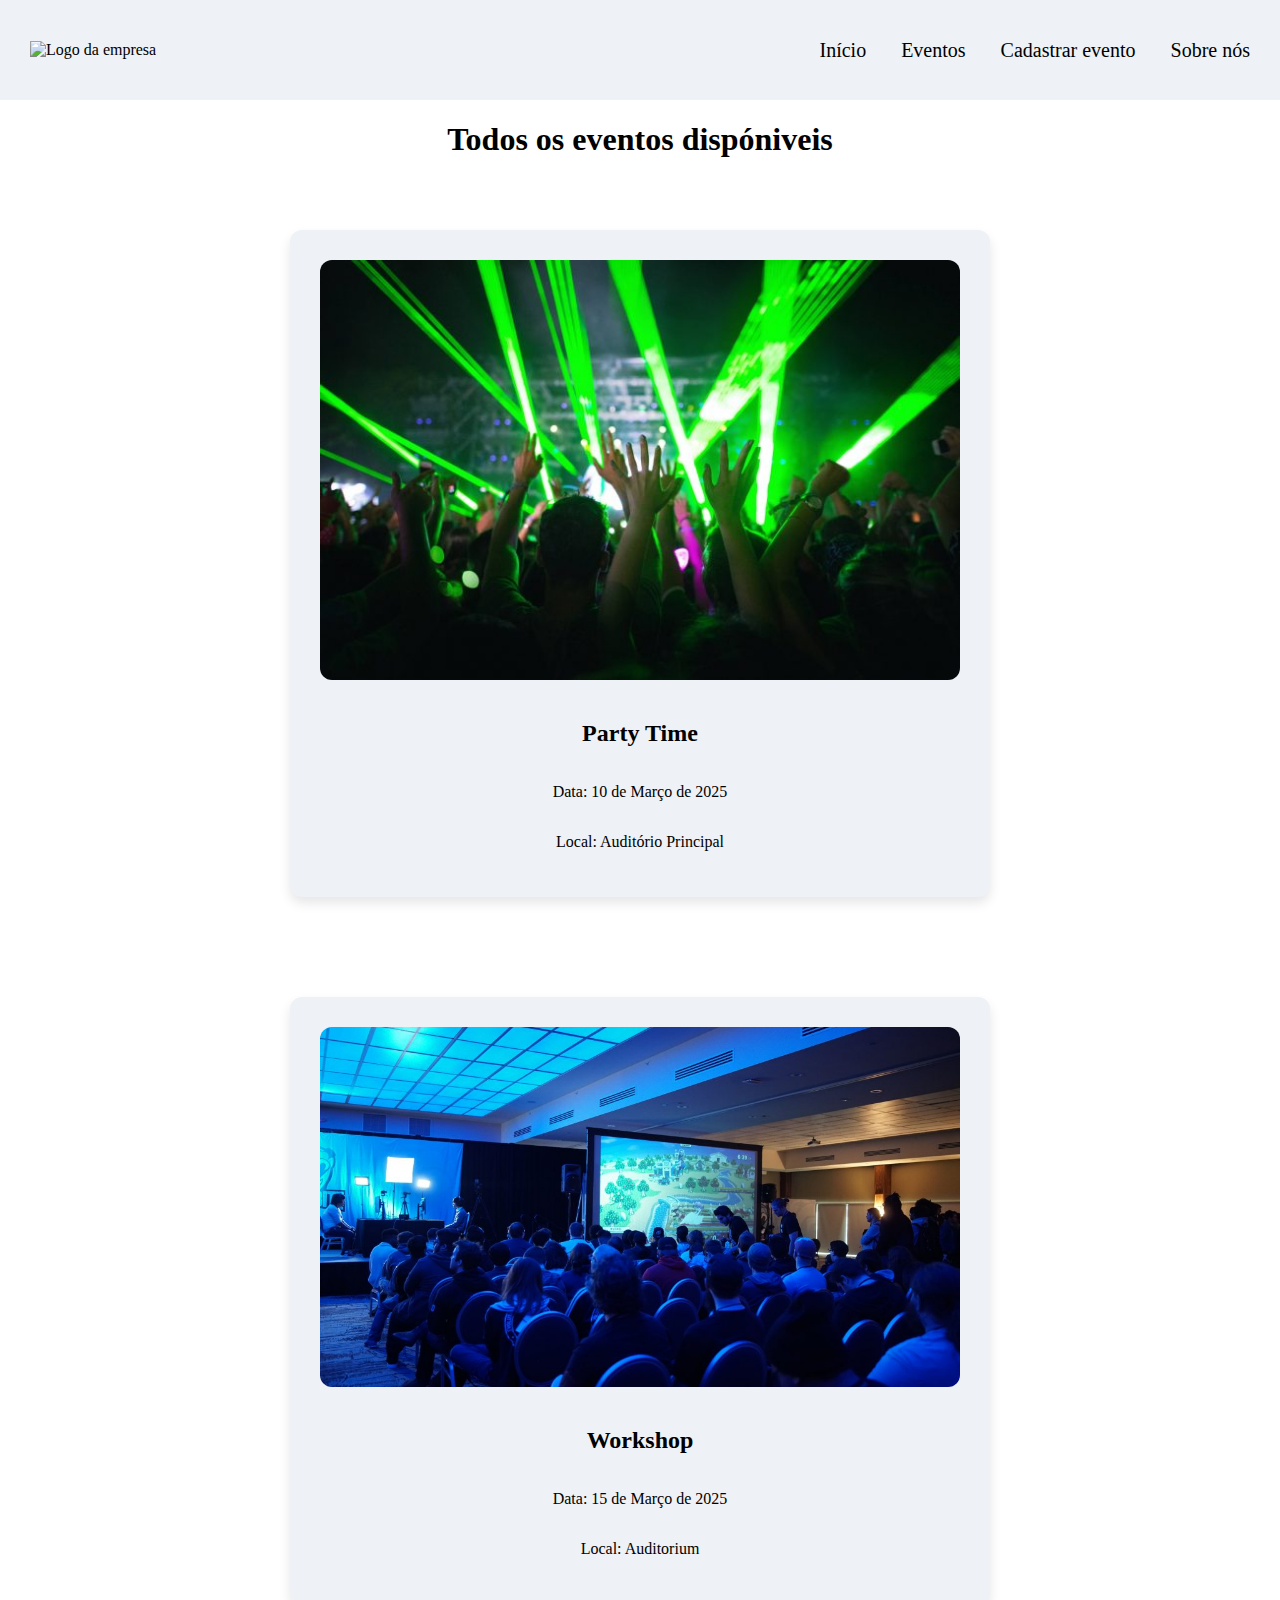
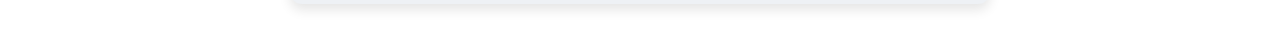
==== eventos.html @ d9a6419c "Adição de um novo evento além de um ajuste no css em relação a classe "evento"" ====
<!DOCTYPE html>
<html lang="en">

<head>
    <meta charset="UTF-8">
    <meta name="viewport" content="width=device-width, initial-scale=1.0">
    <title> Primeiro teste de engenharia com git flow</title>
    <style>
        /* Estilização do corpo da página */

        body {
            margin: 0;
            padding: 0;
            box-sizing: border-box;
        }

        /* Estilização do cabeçalho */

        .header {
            width: 100%;
            height: 100px;
            display: flex;
            justify-content: space-between;
            align-items: center;
            background-color: #eef1f5;
        }

        .header-logo {
            margin-left: 30px;
        }

        .header-logo img {
            width: 240px;
        }

        .header-menu {
            margin-right: 30px;
        }

        .header-menu ul {
            display: flex;
            list-style: none;
            gap: 35px;
            font-size: 20px;
        }

        .header-menu ul li a {
            text-decoration: none;
            color: black;
        }

        .evento {
            margin: 50px auto;
            padding: 30px;
            width: 50%;
            background: #eef1f5;
            box-shadow: 0 6px 12px rgba(0, 0, 0, 0.1);
            border-radius: 12px;
        }
        .evento div{
            display: flex;
            flex-direction: column;
            align-items: center;
        }
        .evento-imagem{
            width: 100%;
            border-radius: 12px;
            margin-bottom: 20px;
        }
    </style>
</head>

<body>
    <header class="header">
        <div class="header-logo">
            <!-- Upload da logomarca no link: https://ibb.co/S4vzwgCp -->
            <img src="https://i.ibb.co/ksct2TCF/logomarca.png" alt="Logo da empresa">
        </div>
        <div class="header-menu">
            <ul>
                <li><a href="/index.html">Início</a></li>
                <li><a href="/eventos.html">Eventos</a></li>
                <li><a href="#">Cadastrar evento</a></li>
                <li><a href="#">Sobre nós</a></li>
            </ul>
        </div>
    </header>
    <main style="flex: 1; display: flex; flex-direction: column; align-items: center;">
        <h1>Todos os eventos dispóniveis</h1>
        <section class="evento">
            <div>
                <img src="/imagens/evento-1.jpg" alt="Imagem do evento" class="evento-imagem">
                <h2>Party Time</h2>
                <p>Data: 10 de Março de 2025</p>
                <p>Local: Auditório Principal</p>
            </div>
        </section>
        <section class="evento">
            <div>
                <img src="/imagens/evento-2.jpg" alt="Imagem do evento" class="evento-imagem">
                <h2>Workshop</h2>
                <p>Data: 15 de Março de 2025</p>
                <p>Local: Auditorium</p>
            </div>
        </section>

    </main>



</body>

</html>
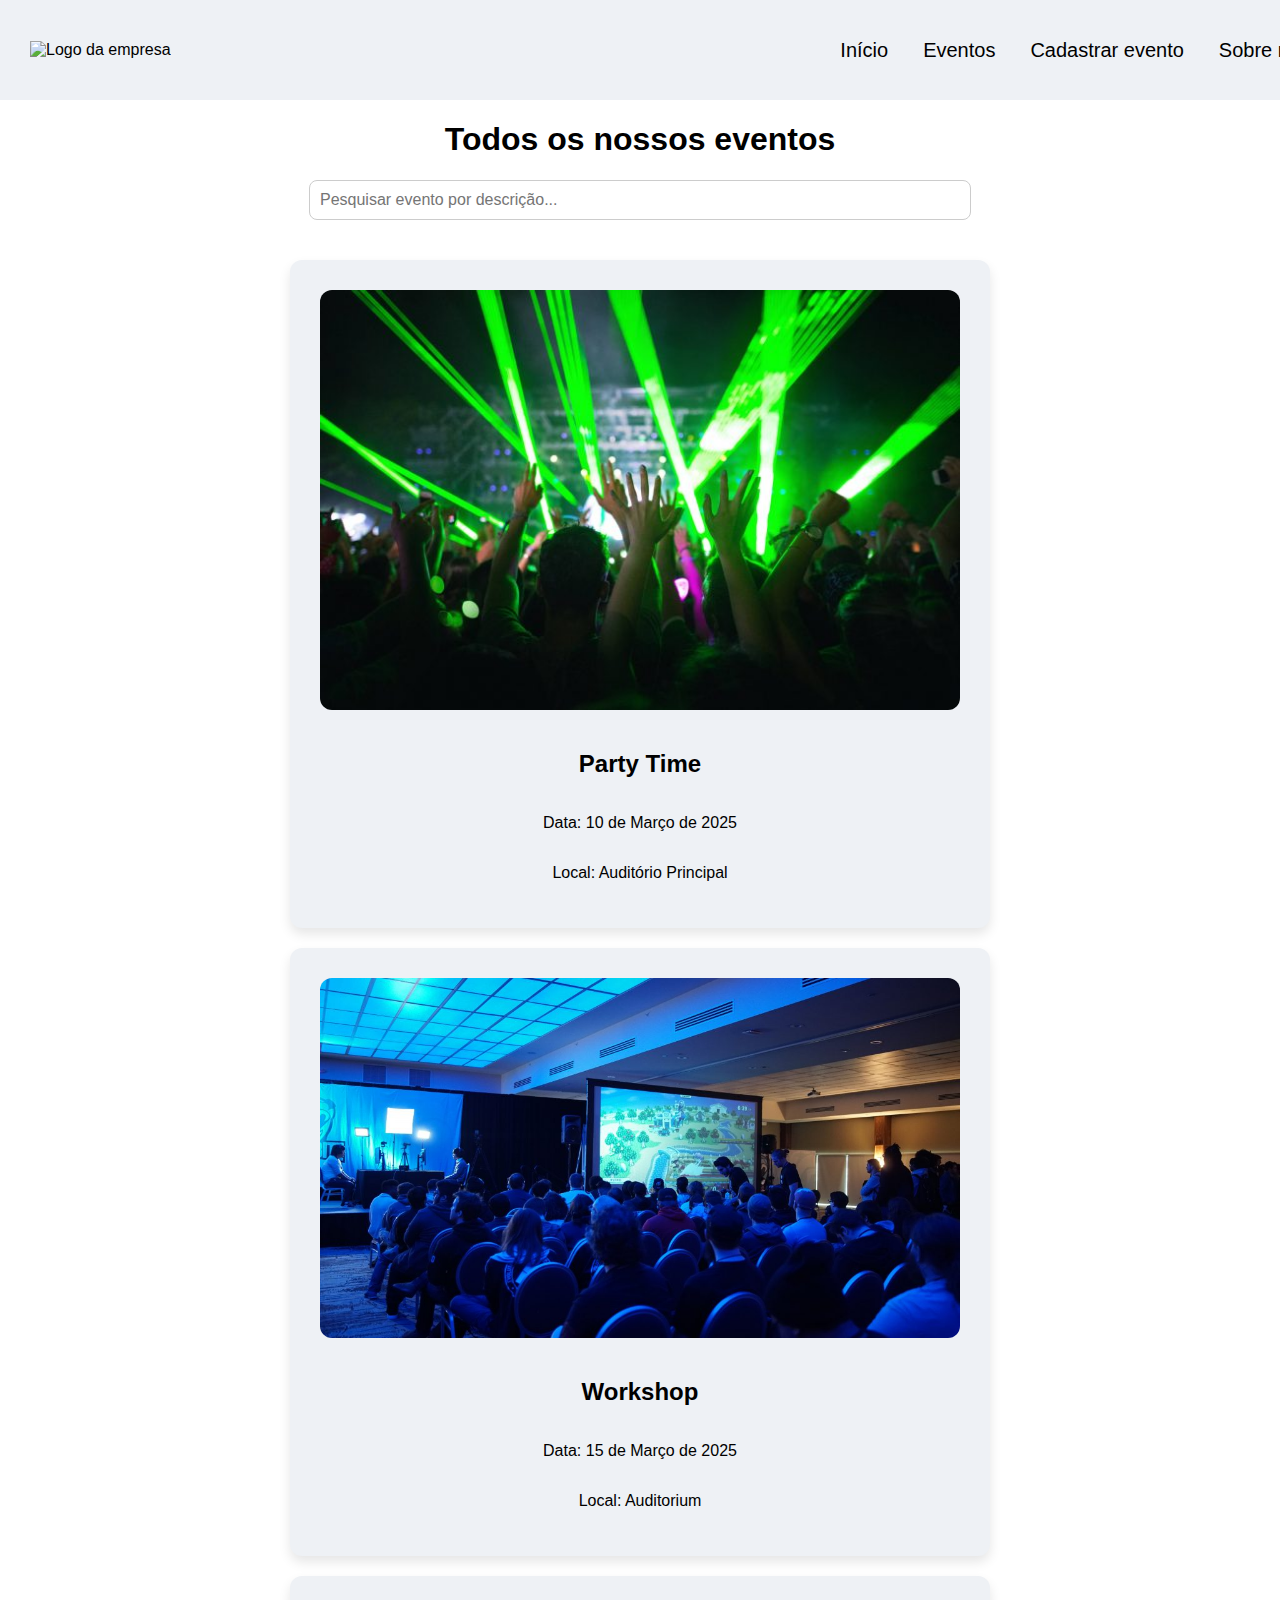
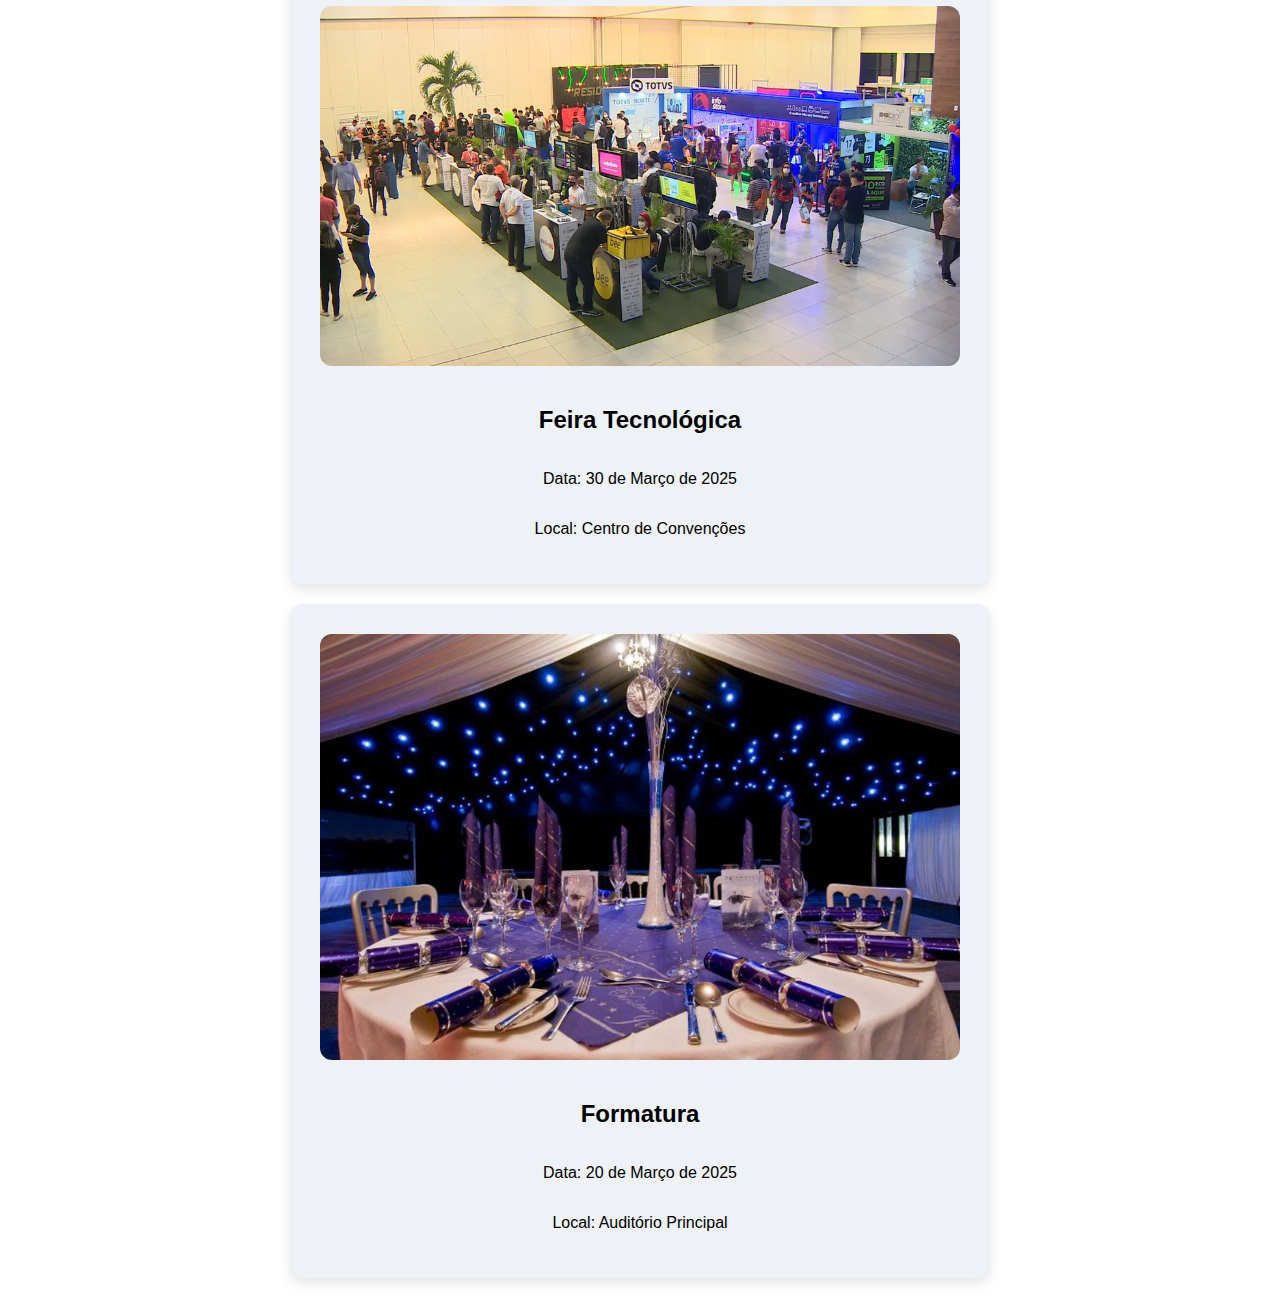
==== commit a0211ca1: "Adição do filtro de pesquisa na página de eventos" ====
--- a/eventos.html
+++ b/eventos.html
@@ -6,15 +6,12 @@
     <meta name="viewport" content="width=device-width, initial-scale=1.0">
     <title> Primeiro teste de engenharia com git flow</title>
     <style>
-        /* Estilização do corpo da página */
-
         body {
             margin: 0;
             padding: 0;
             box-sizing: border-box;
+            font-family: Arial, sans-serif;
         }
-
-        /* Estilização do cabeçalho */
 
         .header {
             width: 100%;
@@ -23,18 +20,11 @@
             justify-content: space-between;
             align-items: center;
             background-color: #eef1f5;
-        }
-
-        .header-logo {
-            margin-left: 30px;
+            padding: 0 30px;
         }
 
         .header-logo img {
             width: 240px;
-        }
-
-        .header-menu {
-            margin-right: 30px;
         }
 
         .header-menu ul {
@@ -49,20 +39,37 @@
             color: black;
         }
 
+        .container {
+            text-align: center;
+            margin-top: 20px;
+        }
+
+        #filtro {
+            width: 50%;
+            padding: 10px;
+            font-size: 16px;
+            margin-bottom: 20px;
+            border: 1px solid #ccc;
+            border-radius: 8px;
+        }
+
         .evento {
-            margin: 50px auto;
+            margin: 20px auto;
             padding: 30px;
             width: 50%;
             background: #eef1f5;
             box-shadow: 0 6px 12px rgba(0, 0, 0, 0.1);
             border-radius: 12px;
+            display: block;
         }
-        .evento div{
+
+        .evento div {
             display: flex;
             flex-direction: column;
             align-items: center;
         }
-        .evento-imagem{
+
+        .evento-imagem {
             width: 100%;
             border-radius: 12px;
             margin-bottom: 20px;
@@ -73,21 +80,23 @@
 <body>
     <header class="header">
         <div class="header-logo">
-            <!-- Upload da logomarca no link: https://ibb.co/S4vzwgCp -->
             <img src="https://i.ibb.co/ksct2TCF/logomarca.png" alt="Logo da empresa">
         </div>
         <div class="header-menu">
             <ul>
                 <li><a href="/index.html">Início</a></li>
                 <li><a href="/eventos.html">Eventos</a></li>
-                <li><a href="#">Cadastrar evento</a></li>
+                <li><a href="/form_cadastro_evento.html">Cadastrar evento</a></li>
                 <li><a href="#">Sobre nós</a></li>
             </ul>
         </div>
     </header>
-    <main style="flex: 1; display: flex; flex-direction: column; align-items: center;">
-        <h1>Todos os eventos dispóniveis</h1>
-        <section class="evento">
+    
+    <main class="container">
+        <h1>Todos os nossos eventos</h1>
+        <input type="text" id="filtro" placeholder="Pesquisar evento por descrição..." onkeyup="filtrarEventos()">
+        
+        <section class="evento" descricao="party time show musica música banda">
             <div>
                 <img src="/imagens/evento-1.jpg" alt="Imagem do evento" class="evento-imagem">
                 <h2>Party Time</h2>
@@ -95,7 +104,7 @@
                 <p>Local: Auditório Principal</p>
             </div>
         </section>
-        <section class="evento">
+        <section class="evento" descricao="workshop palestra aula">
             <div>
                 <img src="/imagens/evento-2.jpg" alt="Imagem do evento" class="evento-imagem">
                 <h2>Workshop</h2>
@@ -103,11 +112,39 @@
                 <p>Local: Auditorium</p>
             </div>
         </section>
-
+        <section class="evento" descricao="feira tecnológica ciências ciencias informatica informática anime geek nerd">
+            <div>
+                <img src="/imagens/evento-3.jpg" alt="Imagem do evento" class="evento-imagem">
+                <h2>Feira Tecnológica</h2>
+                <p>Data: 30 de Março de 2025</p>
+                <p>Local: Centro de Convenções</p>
+            </div>
+        </section>
+        <section class="evento" descricao="formatura festa graduação graduaco curso ifes tsi">
+            <div>
+                <img src="/imagens/evento-4.jpg" alt="Imagem do evento" class="evento-imagem">
+                <h2>Formatura</h2>
+                <p>Data: 20 de Março de 2025</p>
+                <p>Local: Auditório Principal</p>
+            </div>
+        </section>
     </main>
 
+    <script>
+        function filtrarEventos() {
+            let input = document.getElementById("filtro").value.toLowerCase();
+            let eventos = document.querySelectorAll(".evento");
 
-
+            eventos.forEach(evento => {
+                let descricao = evento.getAttribute("descricao").toLowerCase();
+                if (descricao.includes(input)) {
+                    evento.style.display = "block";
+                } else {
+                    evento.style.display = "none";
+                }
+            });
+        }
+    </script>
 </body>
 
-</html>+</html>
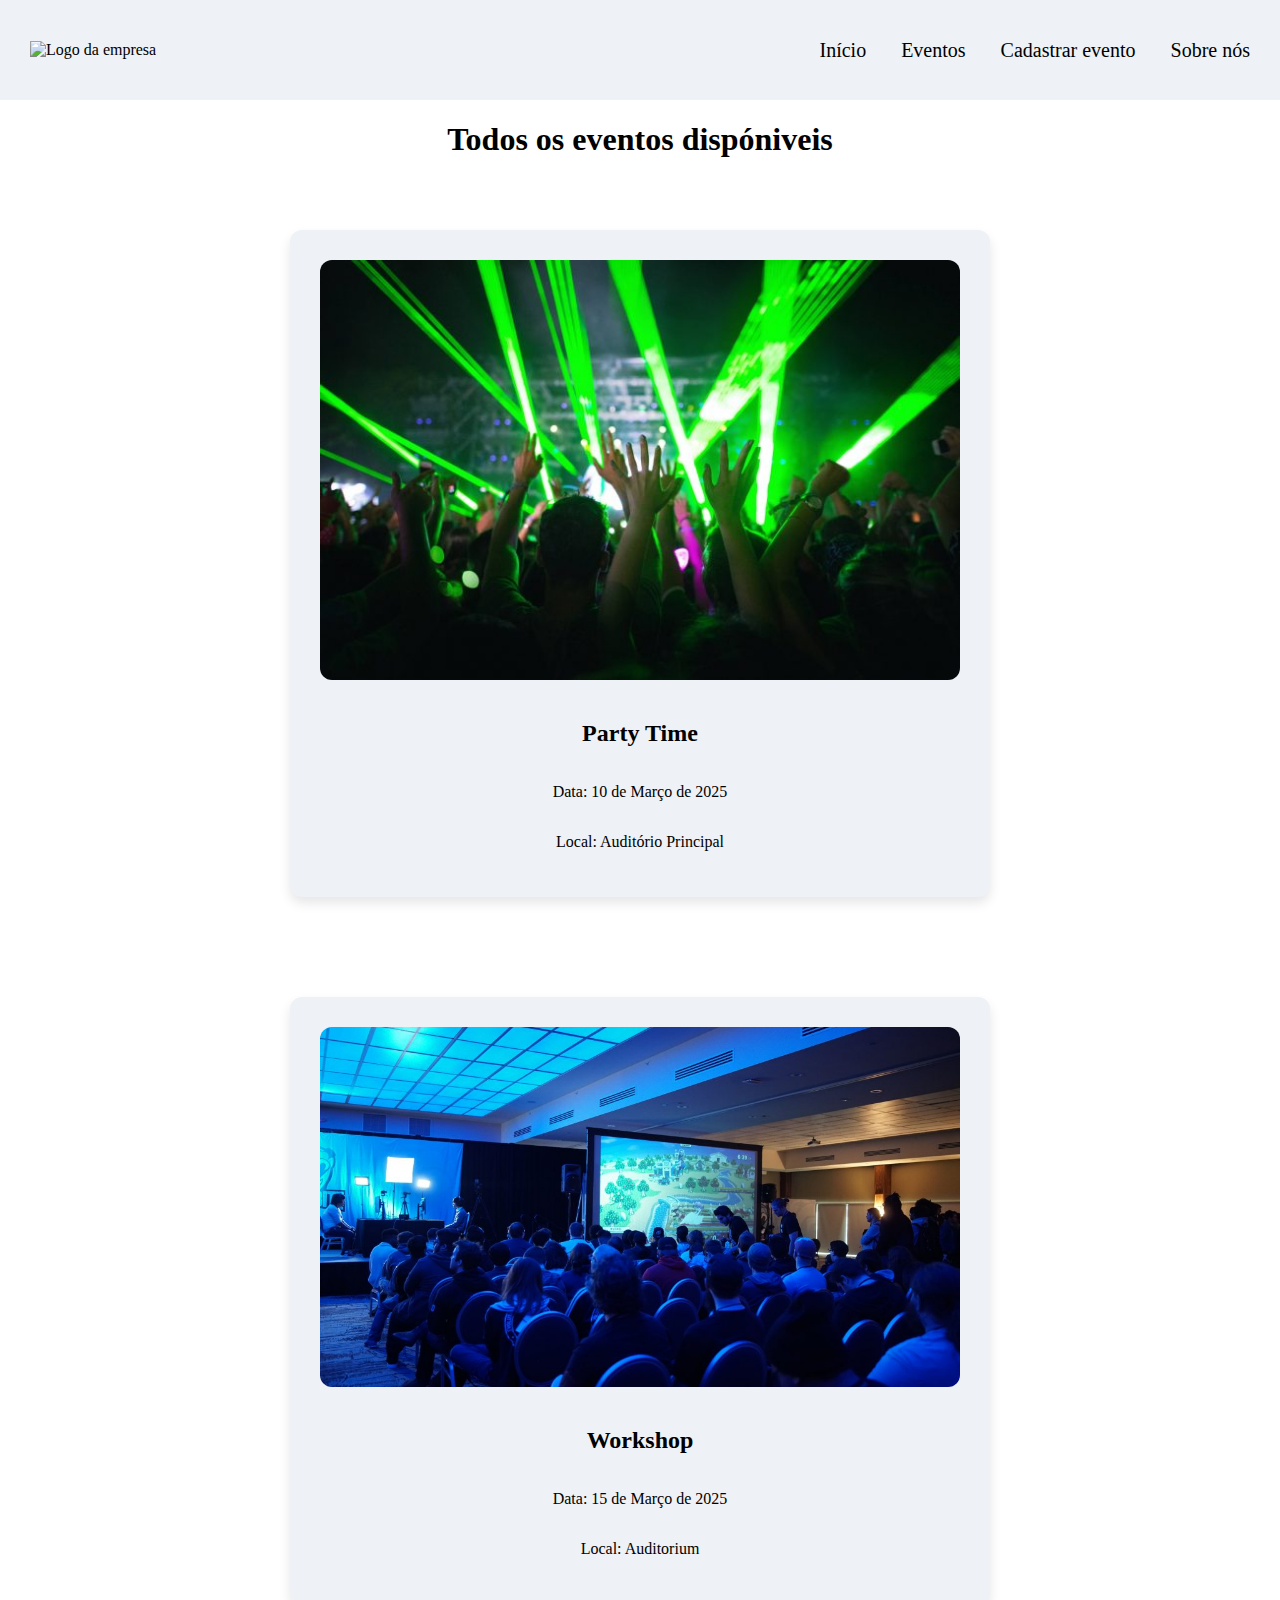
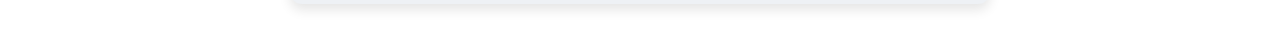
==== commit eb7a2425: "Revert "Adição do filtro de pesquisa na página de eventos"" ====
--- a/eventos.html
+++ b/eventos.html
@@ -6,12 +6,15 @@
     <meta name="viewport" content="width=device-width, initial-scale=1.0">
     <title> Primeiro teste de engenharia com git flow</title>
     <style>
+        /* Estilização do corpo da página */
+
         body {
             margin: 0;
             padding: 0;
             box-sizing: border-box;
-            font-family: Arial, sans-serif;
         }
+
+        /* Estilização do cabeçalho */
 
         .header {
             width: 100%;
@@ -20,11 +23,18 @@
             justify-content: space-between;
             align-items: center;
             background-color: #eef1f5;
-            padding: 0 30px;
+        }
+
+        .header-logo {
+            margin-left: 30px;
         }
 
         .header-logo img {
             width: 240px;
+        }
+
+        .header-menu {
+            margin-right: 30px;
         }
 
         .header-menu ul {
@@ -39,37 +49,20 @@
             color: black;
         }
 
-        .container {
-            text-align: center;
-            margin-top: 20px;
-        }
-
-        #filtro {
-            width: 50%;
-            padding: 10px;
-            font-size: 16px;
-            margin-bottom: 20px;
-            border: 1px solid #ccc;
-            border-radius: 8px;
-        }
-
         .evento {
-            margin: 20px auto;
+            margin: 50px auto;
             padding: 30px;
             width: 50%;
             background: #eef1f5;
             box-shadow: 0 6px 12px rgba(0, 0, 0, 0.1);
             border-radius: 12px;
-            display: block;
         }
-
-        .evento div {
+        .evento div{
             display: flex;
             flex-direction: column;
             align-items: center;
         }
-
-        .evento-imagem {
+        .evento-imagem{
             width: 100%;
             border-radius: 12px;
             margin-bottom: 20px;
@@ -80,23 +73,21 @@
 <body>
     <header class="header">
         <div class="header-logo">
+            <!-- Upload da logomarca no link: https://ibb.co/S4vzwgCp -->
             <img src="https://i.ibb.co/ksct2TCF/logomarca.png" alt="Logo da empresa">
         </div>
         <div class="header-menu">
             <ul>
                 <li><a href="/index.html">Início</a></li>
                 <li><a href="/eventos.html">Eventos</a></li>
-                <li><a href="/form_cadastro_evento.html">Cadastrar evento</a></li>
+                <li><a href="#">Cadastrar evento</a></li>
                 <li><a href="#">Sobre nós</a></li>
             </ul>
         </div>
     </header>
-    
-    <main class="container">
-        <h1>Todos os nossos eventos</h1>
-        <input type="text" id="filtro" placeholder="Pesquisar evento por descrição..." onkeyup="filtrarEventos()">
-        
-        <section class="evento" descricao="party time show musica música banda">
+    <main style="flex: 1; display: flex; flex-direction: column; align-items: center;">
+        <h1>Todos os eventos dispóniveis</h1>
+        <section class="evento">
             <div>
                 <img src="/imagens/evento-1.jpg" alt="Imagem do evento" class="evento-imagem">
                 <h2>Party Time</h2>
@@ -104,7 +95,7 @@
                 <p>Local: Auditório Principal</p>
             </div>
         </section>
-        <section class="evento" descricao="workshop palestra aula">
+        <section class="evento">
             <div>
                 <img src="/imagens/evento-2.jpg" alt="Imagem do evento" class="evento-imagem">
                 <h2>Workshop</h2>
@@ -112,39 +103,11 @@
                 <p>Local: Auditorium</p>
             </div>
         </section>
-        <section class="evento" descricao="feira tecnológica ciências ciencias informatica informática anime geek nerd">
-            <div>
-                <img src="/imagens/evento-3.jpg" alt="Imagem do evento" class="evento-imagem">
-                <h2>Feira Tecnológica</h2>
-                <p>Data: 30 de Março de 2025</p>
-                <p>Local: Centro de Convenções</p>
-            </div>
-        </section>
-        <section class="evento" descricao="formatura festa graduação graduaco curso ifes tsi">
-            <div>
-                <img src="/imagens/evento-4.jpg" alt="Imagem do evento" class="evento-imagem">
-                <h2>Formatura</h2>
-                <p>Data: 20 de Março de 2025</p>
-                <p>Local: Auditório Principal</p>
-            </div>
-        </section>
+
     </main>
 
-    <script>
-        function filtrarEventos() {
-            let input = document.getElementById("filtro").value.toLowerCase();
-            let eventos = document.querySelectorAll(".evento");
 
-            eventos.forEach(evento => {
-                let descricao = evento.getAttribute("descricao").toLowerCase();
-                if (descricao.includes(input)) {
-                    evento.style.display = "block";
-                } else {
-                    evento.style.display = "none";
-                }
-            });
-        }
-    </script>
+
 </body>
 
-</html>
+</html>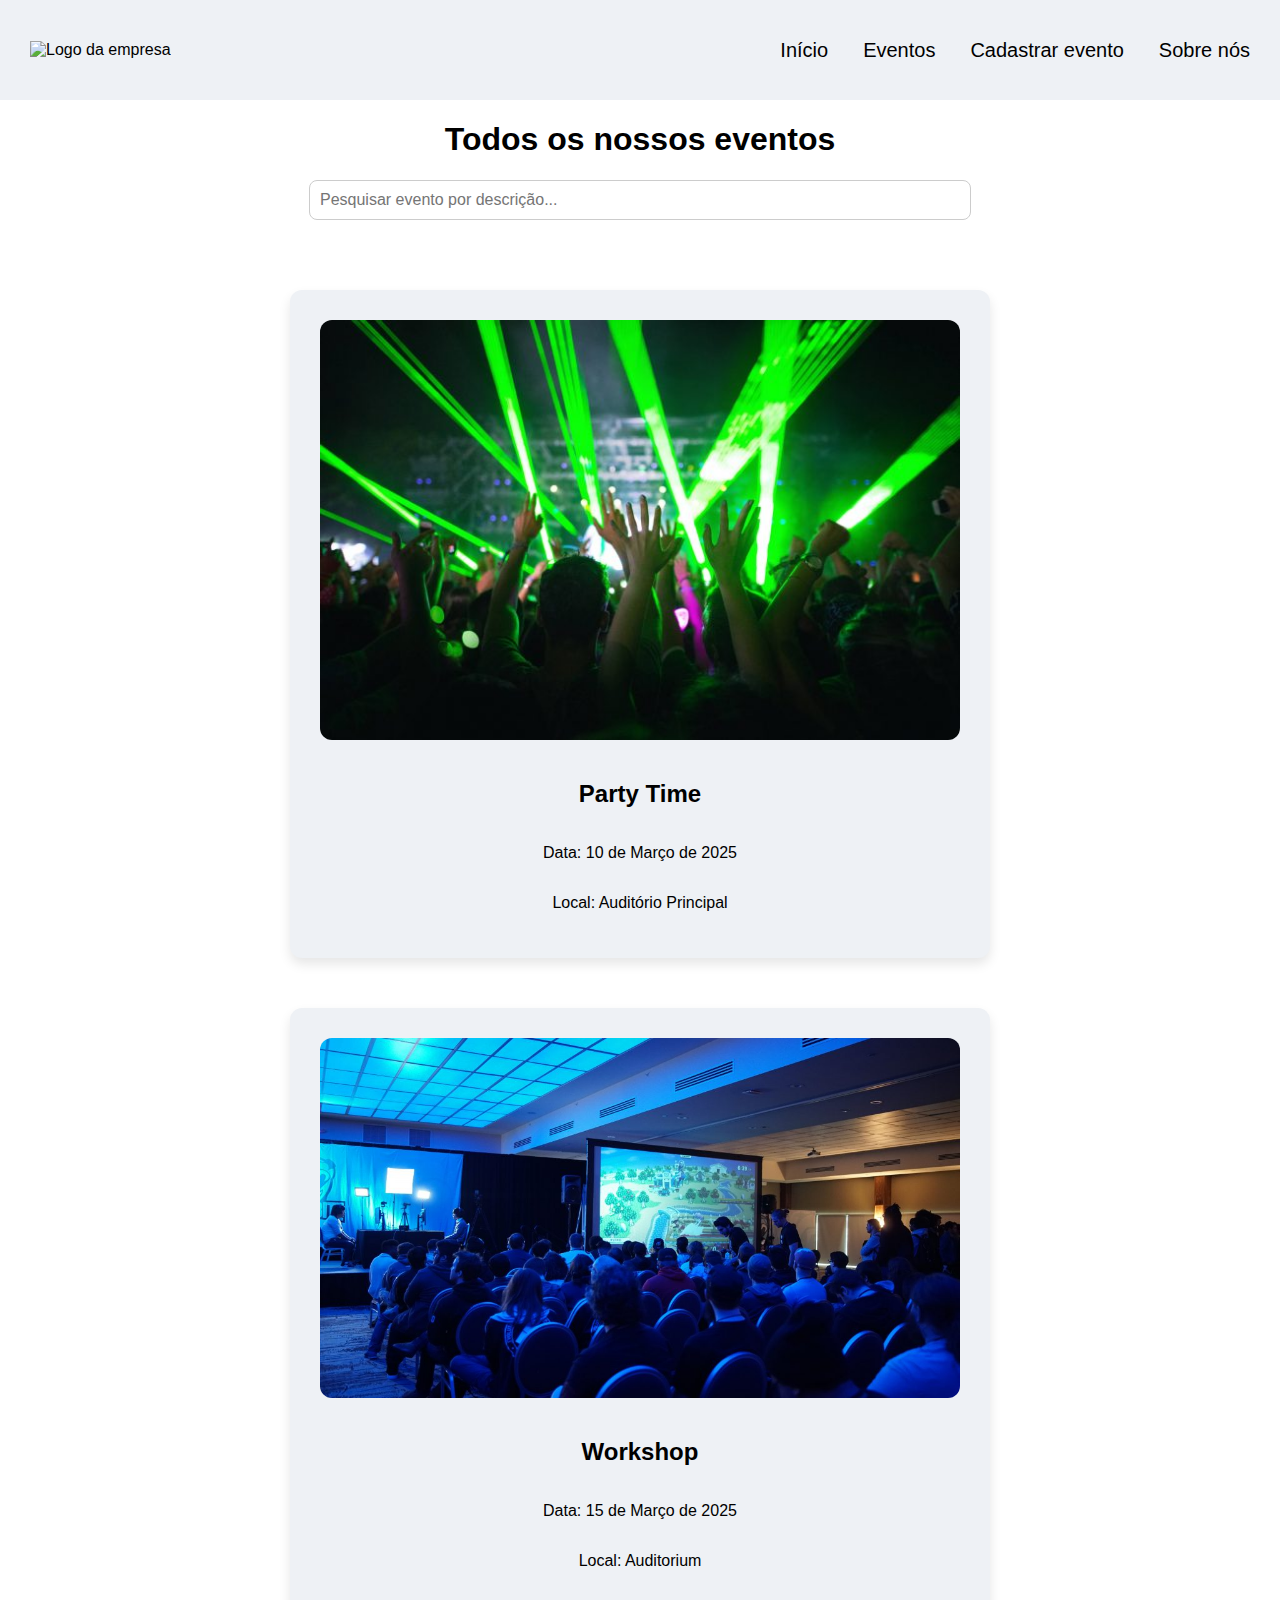
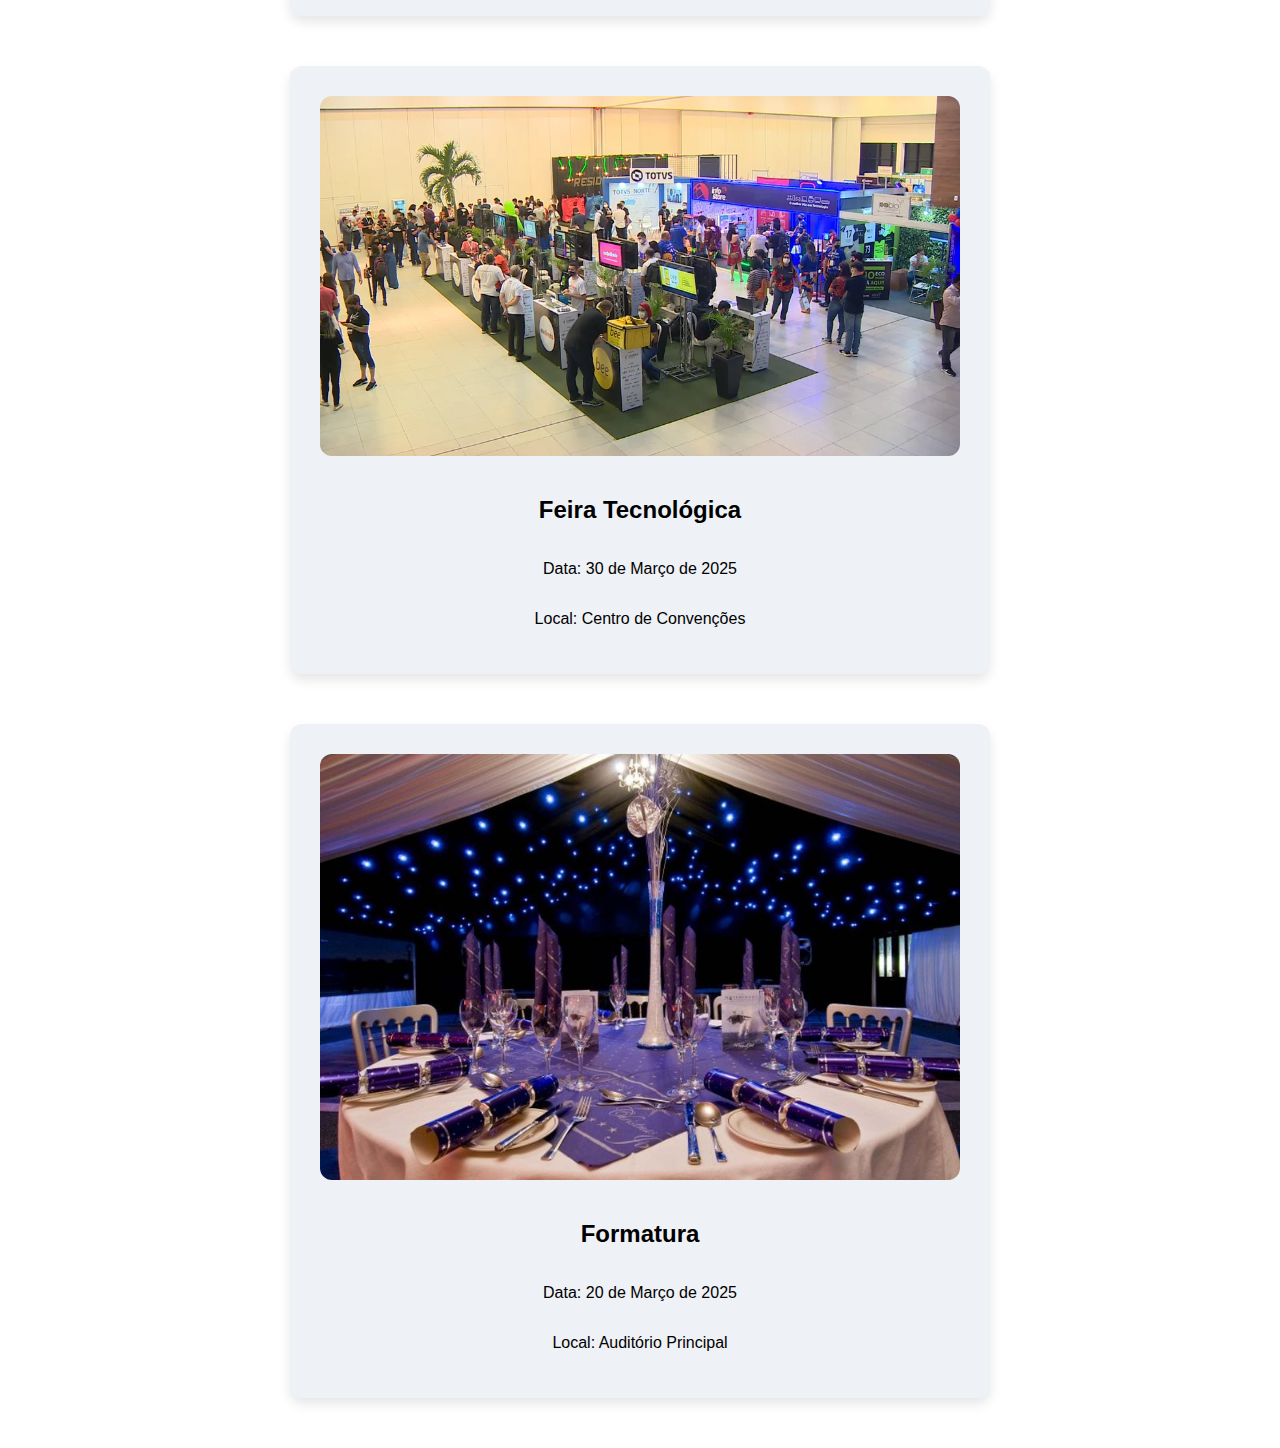
==== commit 48afc4e3: "Adição do filtro de pesquisa na página de eventos" ====
--- a/eventos.html
+++ b/eventos.html
@@ -6,15 +6,12 @@
     <meta name="viewport" content="width=device-width, initial-scale=1.0">
     <title> Primeiro teste de engenharia com git flow</title>
     <style>
-        /* Estilização do corpo da página */
-
         body {
             margin: 0;
             padding: 0;
             box-sizing: border-box;
+            font-family: Arial, sans-serif;
         }
-
-        /* Estilização do cabeçalho */
 
         .header {
             width: 100%;
@@ -49,6 +46,20 @@
             color: black;
         }
 
+        .container {
+            text-align: center;
+            margin-top: 20px;
+        }
+
+        #filtro {
+            width: 50%;
+            padding: 10px;
+            font-size: 16px;
+            margin-bottom: 20px;
+            border: 1px solid #ccc;
+            border-radius: 8px;
+        }
+
         .evento {
             margin: 50px auto;
             padding: 30px;
@@ -56,13 +67,16 @@
             background: #eef1f5;
             box-shadow: 0 6px 12px rgba(0, 0, 0, 0.1);
             border-radius: 12px;
+            display: block;
         }
-        .evento div{
+
+        .evento div {
             display: flex;
             flex-direction: column;
             align-items: center;
         }
-        .evento-imagem{
+
+        .evento-imagem {
             width: 100%;
             border-radius: 12px;
             margin-bottom: 20px;
@@ -73,21 +87,23 @@
 <body>
     <header class="header">
         <div class="header-logo">
-            <!-- Upload da logomarca no link: https://ibb.co/S4vzwgCp -->
             <img src="https://i.ibb.co/ksct2TCF/logomarca.png" alt="Logo da empresa">
         </div>
         <div class="header-menu">
             <ul>
                 <li><a href="/index.html">Início</a></li>
                 <li><a href="/eventos.html">Eventos</a></li>
-                <li><a href="#">Cadastrar evento</a></li>
+                <li><a href="/form_cadastro_evento.html">Cadastrar evento</a></li>
                 <li><a href="#">Sobre nós</a></li>
             </ul>
         </div>
     </header>
-    <main style="flex: 1; display: flex; flex-direction: column; align-items: center;">
-        <h1>Todos os eventos dispóniveis</h1>
-        <section class="evento">
+    
+    <main class="container">
+        <h1>Todos os nossos eventos</h1>
+        <input type="text" id="filtro" placeholder="Pesquisar evento por descrição..." onkeyup="filtrarEventos()">
+        
+        <section class="evento" descricao="party time show musica música banda">
             <div>
                 <img src="/imagens/evento-1.jpg" alt="Imagem do evento" class="evento-imagem">
                 <h2>Party Time</h2>
@@ -95,7 +111,7 @@
                 <p>Local: Auditório Principal</p>
             </div>
         </section>
-        <section class="evento">
+        <section class="evento" descricao="workshop palestra aula">
             <div>
                 <img src="/imagens/evento-2.jpg" alt="Imagem do evento" class="evento-imagem">
                 <h2>Workshop</h2>
@@ -103,11 +119,38 @@
                 <p>Local: Auditorium</p>
             </div>
         </section>
-
+        <section class="evento" descricao="feira tecnológica ciências ciencias anime geek nerd">
+            <div>
+                <img src="/imagens/evento-3.jpg" alt="Imagem do evento" class="evento-imagem">
+                <h2>Feira Tecnológica</h2>
+                <p>Data: 30 de Março de 2025</p>
+                <p>Local: Centro de Convenções</p>
+            </div>
+        </section>
+        <section class="evento" descricao="formatura festa graduação graduaco curso ifes tsi">
+            <div>
+                <img src="/imagens/evento-4.jpg" alt="Imagem do evento" class="evento-imagem">
+                <h2>Formatura</h2>
+                <p>Data: 20 de Março de 2025</p>
+                <p>Local: Auditório Principal</p>
+            </div>
+        </section>
     </main>
 
+    <script>
+        function filtrarEventos() {
+            let input = document.getElementById("filtro").value.toLowerCase();
+            let eventos = document.querySelectorAll(".evento");
 
-
+            eventos.forEach(evento => {
+                let descricao = evento.getAttribute("descricao").toLowerCase();
+                if (descricao.includes(input)) {
+                    evento.style.display = "block";
+                } else {
+                    evento.style.display = "none";
+                }
+            });
+        }
+    </script>
 </body>
-
-</html>+</html>
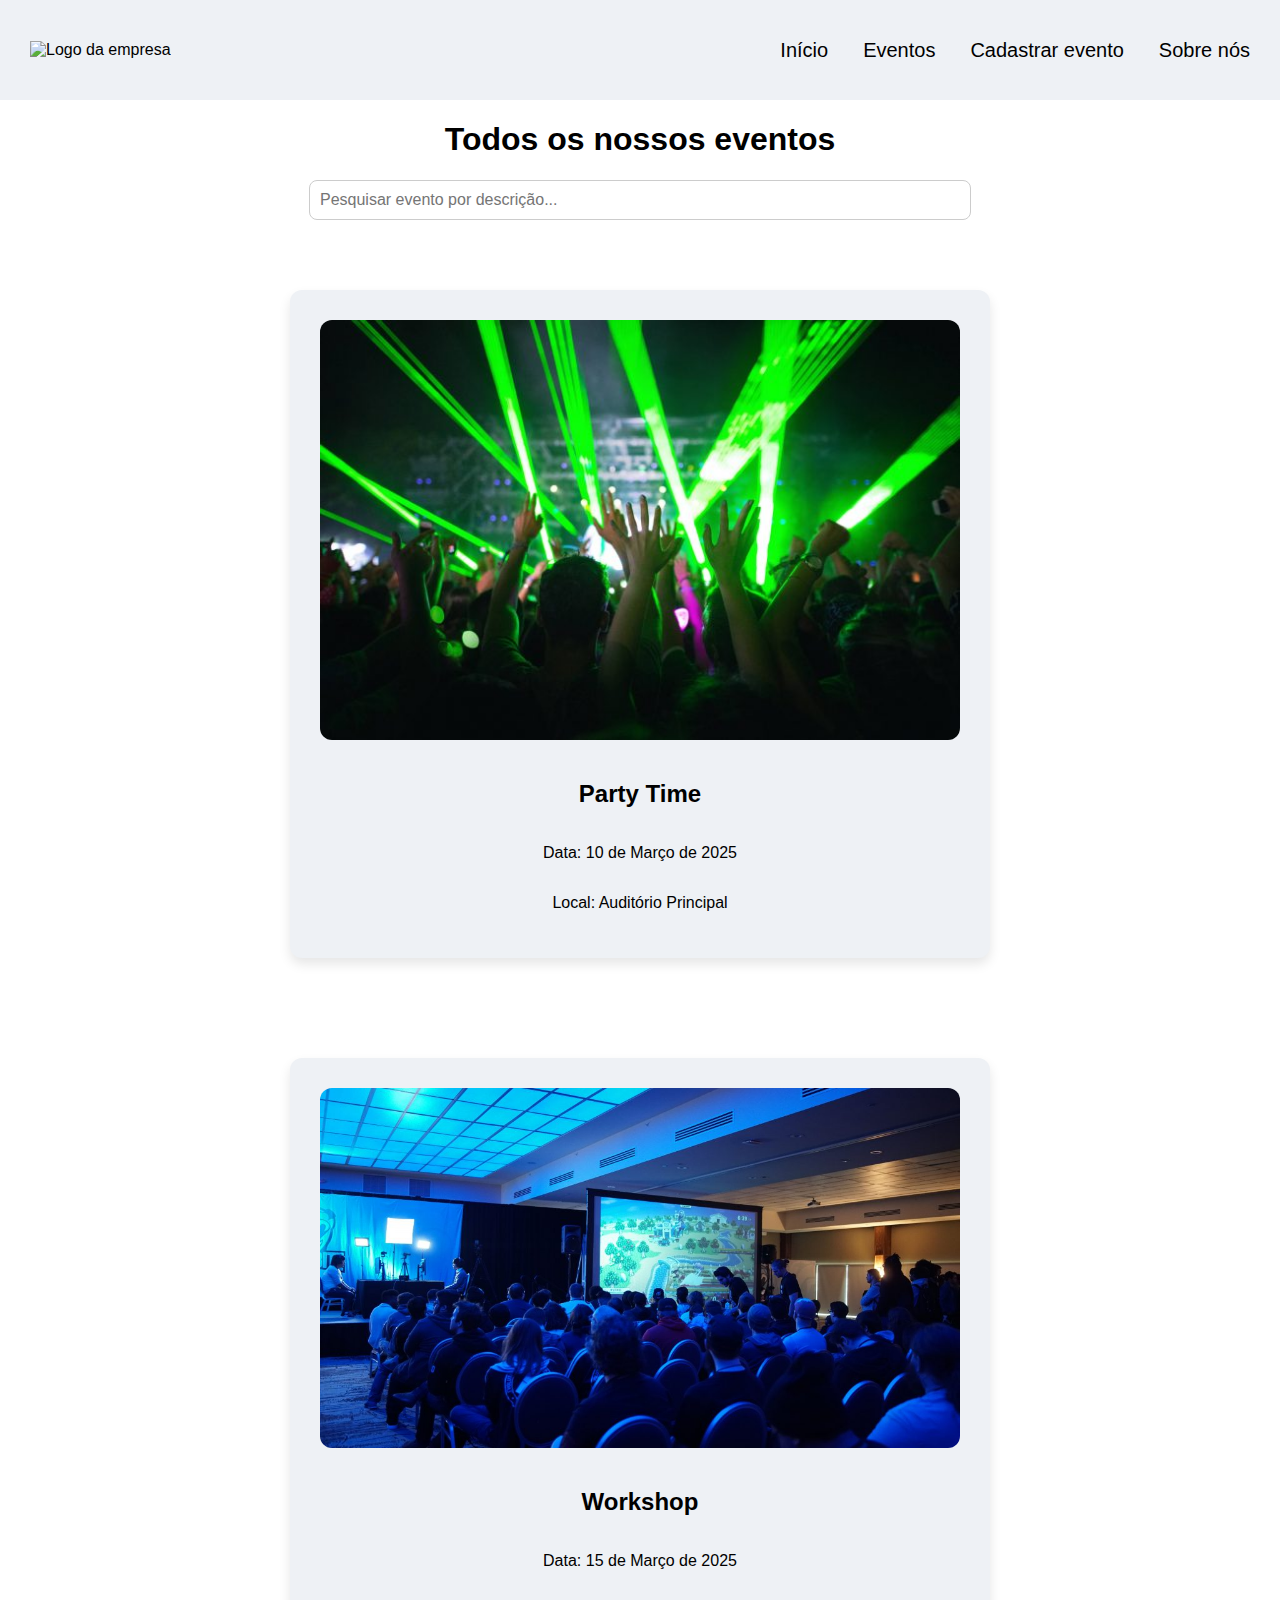
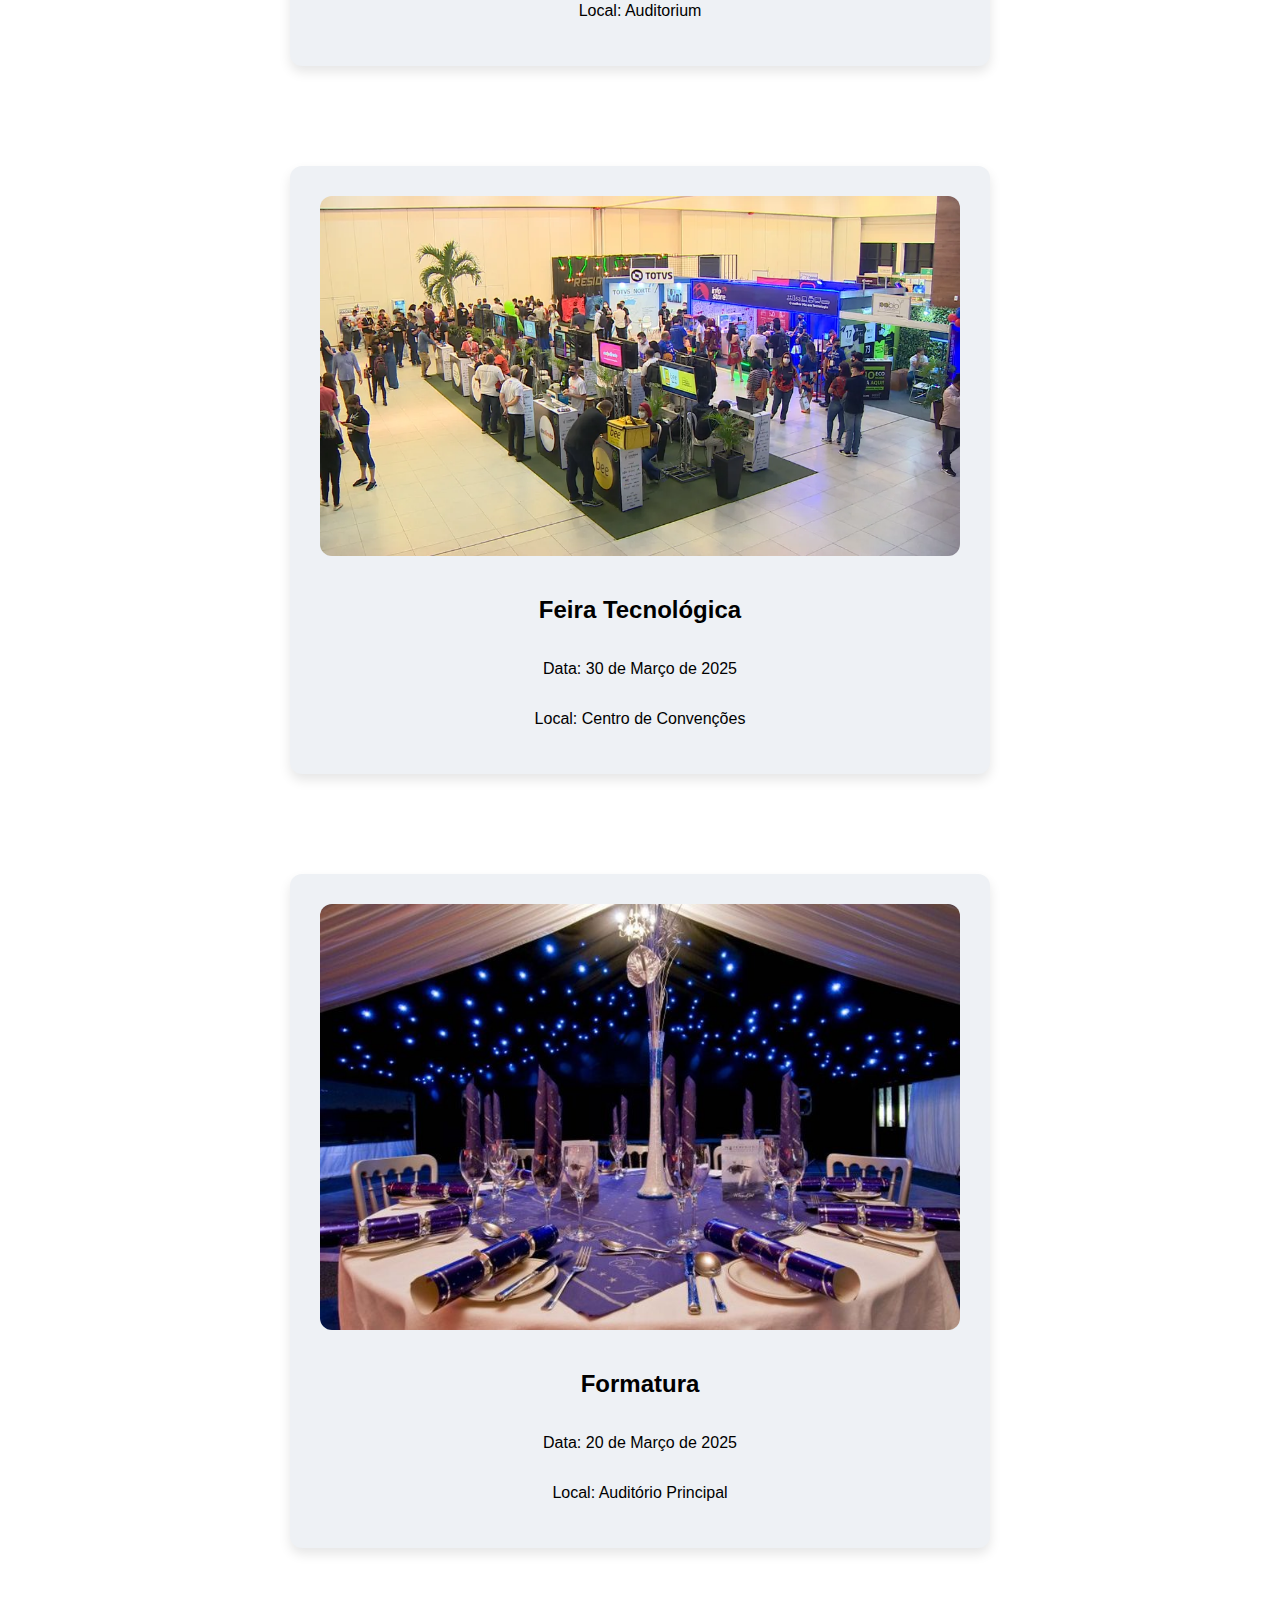
==== commit df824c4c: "Refatorei as cores e criei um arquivo css com a estilização" ====
--- a/eventos.html
+++ b/eventos.html
@@ -1,87 +1,11 @@
 <!DOCTYPE html>
-<html lang="en">
+<html lang="pt-BR">
 
 <head>
     <meta charset="UTF-8">
     <meta name="viewport" content="width=device-width, initial-scale=1.0">
     <title> Primeiro teste de engenharia com git flow</title>
-    <style>
-        body {
-            margin: 0;
-            padding: 0;
-            box-sizing: border-box;
-            font-family: Arial, sans-serif;
-        }
-
-        .header {
-            width: 100%;
-            height: 100px;
-            display: flex;
-            justify-content: space-between;
-            align-items: center;
-            background-color: #eef1f5;
-        }
-
-        .header-logo {
-            margin-left: 30px;
-        }
-
-        .header-logo img {
-            width: 240px;
-        }
-
-        .header-menu {
-            margin-right: 30px;
-        }
-
-        .header-menu ul {
-            display: flex;
-            list-style: none;
-            gap: 35px;
-            font-size: 20px;
-        }
-
-        .header-menu ul li a {
-            text-decoration: none;
-            color: black;
-        }
-
-        .container {
-            text-align: center;
-            margin-top: 20px;
-        }
-
-        #filtro {
-            width: 50%;
-            padding: 10px;
-            font-size: 16px;
-            margin-bottom: 20px;
-            border: 1px solid #ccc;
-            border-radius: 8px;
-        }
-
-        .evento {
-            margin: 50px auto;
-            padding: 30px;
-            width: 50%;
-            background: #eef1f5;
-            box-shadow: 0 6px 12px rgba(0, 0, 0, 0.1);
-            border-radius: 12px;
-            display: block;
-        }
-
-        .evento div {
-            display: flex;
-            flex-direction: column;
-            align-items: center;
-        }
-
-        .evento-imagem {
-            width: 100%;
-            border-radius: 12px;
-            margin-bottom: 20px;
-        }
-    </style>
+    <link rel="stylesheet" href="style.css">
 </head>
 
 <body>
@@ -98,8 +22,7 @@
             </ul>
         </div>
     </header>
-    
-    <main class="container">
+    <main class="main-eventos">
         <h1>Todos os nossos eventos</h1>
         <input type="text" id="filtro" placeholder="Pesquisar evento por descrição..." onkeyup="filtrarEventos()">
         
@@ -136,21 +59,6 @@
             </div>
         </section>
     </main>
-
-    <script>
-        function filtrarEventos() {
-            let input = document.getElementById("filtro").value.toLowerCase();
-            let eventos = document.querySelectorAll(".evento");
-
-            eventos.forEach(evento => {
-                let descricao = evento.getAttribute("descricao").toLowerCase();
-                if (descricao.includes(input)) {
-                    evento.style.display = "block";
-                } else {
-                    evento.style.display = "none";
-                }
-            });
-        }
-    </script>
+    <script src="script.js" defer></script>
 </body>
-</html>
+</html>--- a/style.css
+++ b/style.css
@@ -0,0 +1,404 @@
+:root {
+    /* Cores de fundo */
+    --cor-cinza-claro-secundario: #eef1f5; 
+    --cor-branco: #ffffff;    
+    
+    /* Cores de texto */
+    --cor-cinza-escuro-texto: #333;     
+    --cor-cinza-medio-texto: #555;   
+    --cor-cinza-escuro-texto-principal: #222;  
+    --cor-cinza-claro-texto: #777;  
+    
+    /* Cores de acento */
+    --cor-rosa: #e4405f;     
+    --cor-azul: #3b5998;   
+    --cor-vermelho: #ff0000; 
+    --cor-preto: #000000;   
+    --cor-verde: #25d366;  
+    
+    /* Cores de bordas e sombras */
+    --cor-cinza-claro-borda: #ccc; 
+    --cor-cinza-escuro-sombra: rgba(0, 0, 0, 0.1); 
+    --cor-cinza-claro-tooltip: #ddd;
+    
+    /* Cores de destaque */
+    --cor-cinza-escuro-background: #444; 
+}
+
+body {
+    margin: 0;
+    padding: 0;
+    box-sizing: border-box;
+    font-family: Arial, Helvetica, sans-serif;
+}
+
+.body-cadastro {
+    display: flex; 
+    flex-direction: column; 
+    align-items: center; 
+    justify-content: center; 
+    height: 100vh; 
+    font-family: Arial, Helvetica, sans-serif;
+}
+
+.main-eventos {
+    flex: 1; 
+    display: flex; 
+    flex-direction: column; 
+    align-items: center;
+}
+
+.main-cadastro {
+    width: 100%;
+    display: flex;
+    justify-content: center;
+    align-items: center;
+    flex-grow: 1;
+}
+
+/*---------------------------------------------------Estilização do cabeçalho---------------------------------- */
+.header {
+    width: 100%;
+    height: 100px;
+    display: flex;
+    justify-content: space-between;
+    align-items: center;
+    background-color: var(--cor-cinza-claro-secundario);
+}
+
+.header-logo {
+    margin-left: 30px;
+}
+
+.header-logo img {
+    width: 240px;
+}
+
+.header-menu {
+    margin-right: 30px;
+}
+
+.header-menu ul {
+    display: flex;
+    list-style: none;
+    gap: 35px;
+    font-size: 20px;
+}
+
+.header-menu ul li a {
+    text-decoration: none;
+    color: var(--cor-preto);
+}
+
+/* -----------------------Estilização da seção sobre nós e seção contato-------------------------------*/
+.section-container {
+    max-width: 900px; 
+    margin: 50px auto; 
+    padding: 30px; 
+    background: var(--cor-branco); 
+    box-shadow: 0 6px 12px var(--cor-cinza-escuro-sombra); 
+    border-radius: 12px;
+}
+
+.section-container .paragrafo {
+    text-align: center; 
+    font-size: 1.2rem; 
+    margin-bottom: 30px; 
+    color: var(--cor-cinza-medio-texto);
+}
+
+.section-container h2 {
+    text-align: center; 
+    font-size: 1.8rem; 
+    margin-top: 30px; 
+    color: var(--cor-cinza-escuro-background);
+}
+
+.section-container h1 {
+    text-align: center; 
+    font-size: 2.2rem; 
+    color: var(--cor-cinza-escuro-texto);
+}
+
+.container-valores {
+    display: flex; 
+    flex-direction: column; 
+    gap: 25px; 
+    margin-top: 30px;
+}
+
+.valores {
+    display: flex; 
+    align-items: center; 
+    background: var(--cor-cinza-claro-secundario); 
+    padding: 18px; 
+    border-radius: 10px; 
+    box-shadow: 3px 3px 12px var(--cor-cinza-escuro-sombra);
+}
+
+.valores .icone {
+    width: 3rem; 
+    font-size: 2rem; 
+    margin-right: 20px; 
+    display: flex; 
+    justify-content: center;
+}
+
+.valores .titulo {
+    margin: 0; 
+    font-size: 1.6rem; 
+    color: var(--cor-cinza-escuro-texto-principal);
+}
+
+.paragrafo-valores {
+    margin: 5px 0 0; 
+    font-size: 1rem; 
+    color: var(--cor-cinza-medio-texto);
+}
+
+.label-contato {
+    display: block; 
+    margin-bottom: 5px; 
+    font-size: 1.2rem; 
+    color: var(--cor-cinza-medio-texto);
+}
+
+.container-formulario {
+    display: flex; 
+    justify-content: space-between; 
+    width: 50%; 
+    margin-left: -22px;
+}
+
+.formulario-contato {
+    display: flex; 
+    flex-direction: column; 
+    align-items: center;
+}
+
+.formulario-contato input {
+    border: solid 1px var(--cor-cinza-claro-borda); 
+    border-radius: 5px; 
+    padding: 8px 10px;
+}
+
+.formulario-contato button {
+    background: var(--cor-cinza-medio-texto); 
+    color: var(--cor-branco); 
+    border: none; 
+    padding: 10px 20px; 
+    border-radius: 5px; 
+    cursor: pointer; 
+    font-size: 1.0rem;
+}
+
+.input-nome, .input-telefone {
+    font-size: 15px; 
+    width: 100%; 
+    margin-bottom: 30px;
+}
+
+.input-email, .input-mensagem {
+    font-size: 1rem; 
+    width: 50%; 
+    margin-bottom: 30px;
+}
+
+/*-------------------------------------------------------Estilização do formulário de cadastro-------------------------------------*/
+.container-cadastro {
+    background: var(--cor-branco);
+    padding: 20px;
+    border-radius: 8px;
+    box-shadow: 0 0 10px var(--cor-cinza-escuro-sombra);
+    width: 400px;
+    font-size: 16px;
+}
+
+.formCadastro label {
+    font-weight: bold;
+}
+
+.formCadastro input,
+.formCadastro textarea {
+    padding: 10px;
+    margin-top: 5px;
+    margin-bottom: 15px;
+}
+
+.formCadastro button {
+    width: 100%;
+    background-color:var(--cor-cinza-medio-texto);
+    color: var(--cor-branco);
+    border: none;
+    padding: 10px;
+    cursor: pointer;
+}
+
+.formCadastro button:hover {
+    background-color: var(--cor-cinza-claro-secundario);
+    color: var(--cor-preto);
+}
+
+.formGroup {
+    display: flex;
+    flex-direction: column;
+    justify-content: center;
+}
+
+.event-list {
+    width: 250px;
+    background: var(--cor-branco);
+    padding: 10px;
+    border-radius: 8px;
+    box-shadow: 0 0 10px var(--cor-cinza-escuro-sombra);
+    position: absolute;
+    top: 120px;
+    right: 10%;
+    display: none;
+}
+
+.event-list h3 {
+    text-align: center;
+}
+
+.event-item {
+    padding: 8px;
+    border-bottom: 1px solid var(--cor-cinza-claro-tooltip);
+    cursor: pointer;
+}
+
+.event-item:hover .tooltip {
+    display: block;
+}
+
+.tooltip {
+    display: none;
+    position: absolute;
+    background: var(--cor-branco);
+    border: 1px solid var(--cor-cinza-claro-tooltip);
+    padding: 10px;
+    box-shadow: 0 0 5px rgba(0, 0, 0, 0.2);
+    width: 200px;
+}
+
+/*-------------------------------------------------------Estilização dos eventos------------------------------------------------ */
+.evento {
+    margin: 50px auto;
+    padding: 30px;
+    width: 50%;
+    background: var(--cor-cinza-claro-secundario);
+    box-shadow: 0 6px 12px var(--cor-cinza-escuro-sombra);
+    border-radius: 12px;
+}
+.evento div{
+    display: flex;
+    flex-direction: column;
+    align-items: center;
+}
+.evento-imagem{
+    width: 100%;
+    border-radius: 12px;
+    margin-bottom: 20px;
+}
+
+#filtro {
+    width: 50%;
+    padding: 10px;
+    font-size: 16px;
+    margin-bottom: 20px;
+    border: 1px solid #ccc;
+    border-radius: 8px;
+}
+
+/*----------------------------------------------------------------Estilização do rodapé---------------------------------------- */
+.footer {
+    background-color: var(--cor-cinza-claro-secundario);
+    padding-top: 20px;
+    text-align: center;
+    position: relative;
+    bottom: 0;
+    width: 100%;
+    margin-bottom: 0;
+    box-sizing: border-box;
+}
+
+.footer-logo img {
+    width: 200px;
+}
+
+.footer-contact {
+    margin: 10px 0;
+    font-size: 1rem;
+    color: var(--cor-cinza-medio-texto);
+}
+
+.footer-social {
+    margin: 10px 0;
+}
+
+.footer-social a {
+    margin: 0 15px;
+    text-decoration: none;
+    color: var(--cor-cinza-medio-texto);
+    font-size: 2rem;
+    transition: transform 0.3s ease, color 0.3s ease;
+}
+
+.footer-social a:hover {
+    transform: scale(1.2);
+}
+
+/* Cores dos ícones das redes sociais */
+.footer-social a.fab-facebook:hover {
+    color: var(--cor-azul);
+}
+
+.footer-social a.fab-instagram:hover {
+    color: var(--cor-rosa);
+}
+
+.footer-social a.fab-twitter:hover {
+    color: var(--cor-preto);
+}
+
+.footer-social a.fab-youtube:hover {
+    color: var(--cor-vermelho);
+}
+
+.footer-social a.fab-whatsapp:hover {
+    color: var(--cor-verde);
+}
+
+.footer-slogan {
+    font-size: 1.2rem;
+    color: var(--cor-cinza-escuro-texto);
+    font-weight: 600;
+    letter-spacing: 0.5px;
+    font-style: italic;
+}
+
+.footer-copyright {
+    margin-top: 20px;
+    font-size: 0.9rem;
+    color: var(--cor-branco);
+    background-color: var(--cor-cinza-medio-texto);
+    padding: 5px;
+}
+
+@media (max-width: 768px) {
+    .footer-logo img {
+        width: 150px;
+    }
+
+    .footer-social a {
+        font-size: 1.8rem;
+    }
+
+    .footer-contact {
+        font-size: 0.9rem;
+    }
+
+    .footer-slogan {
+        font-size: 1rem;
+    }
+}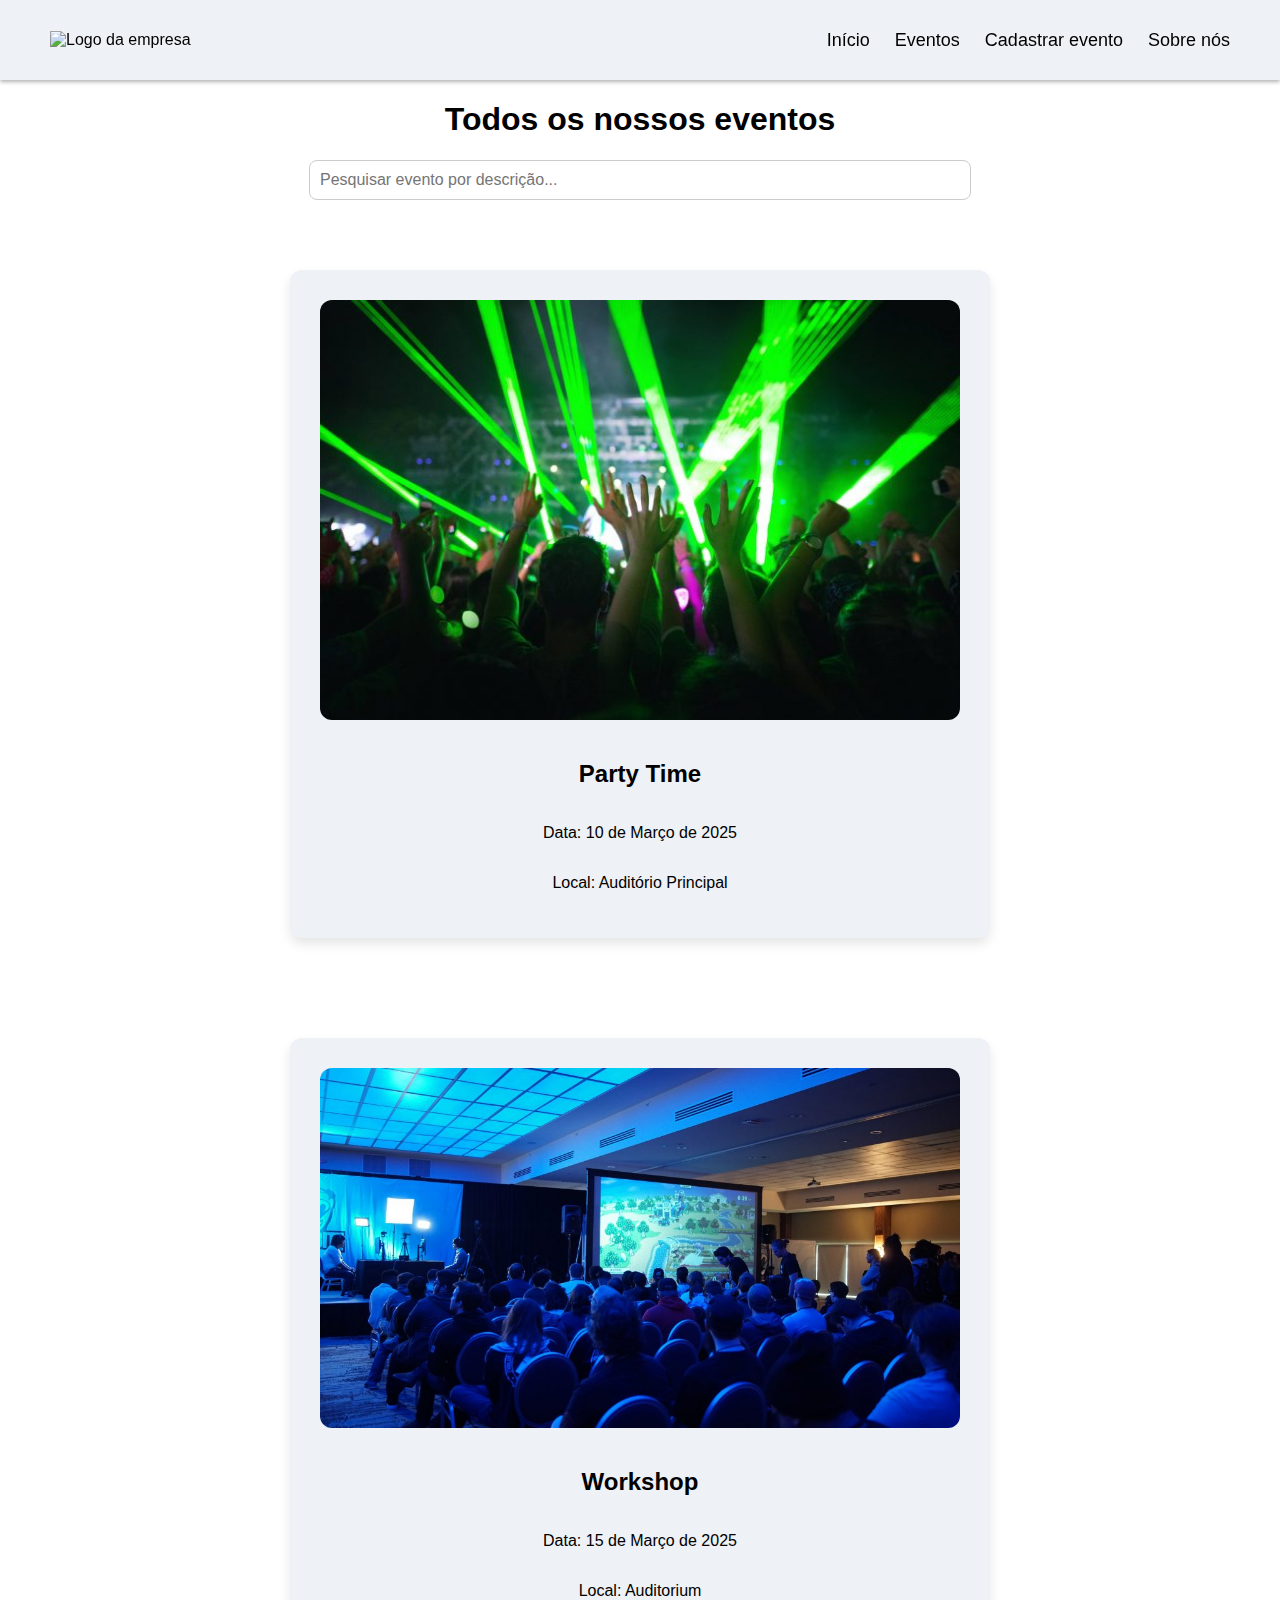
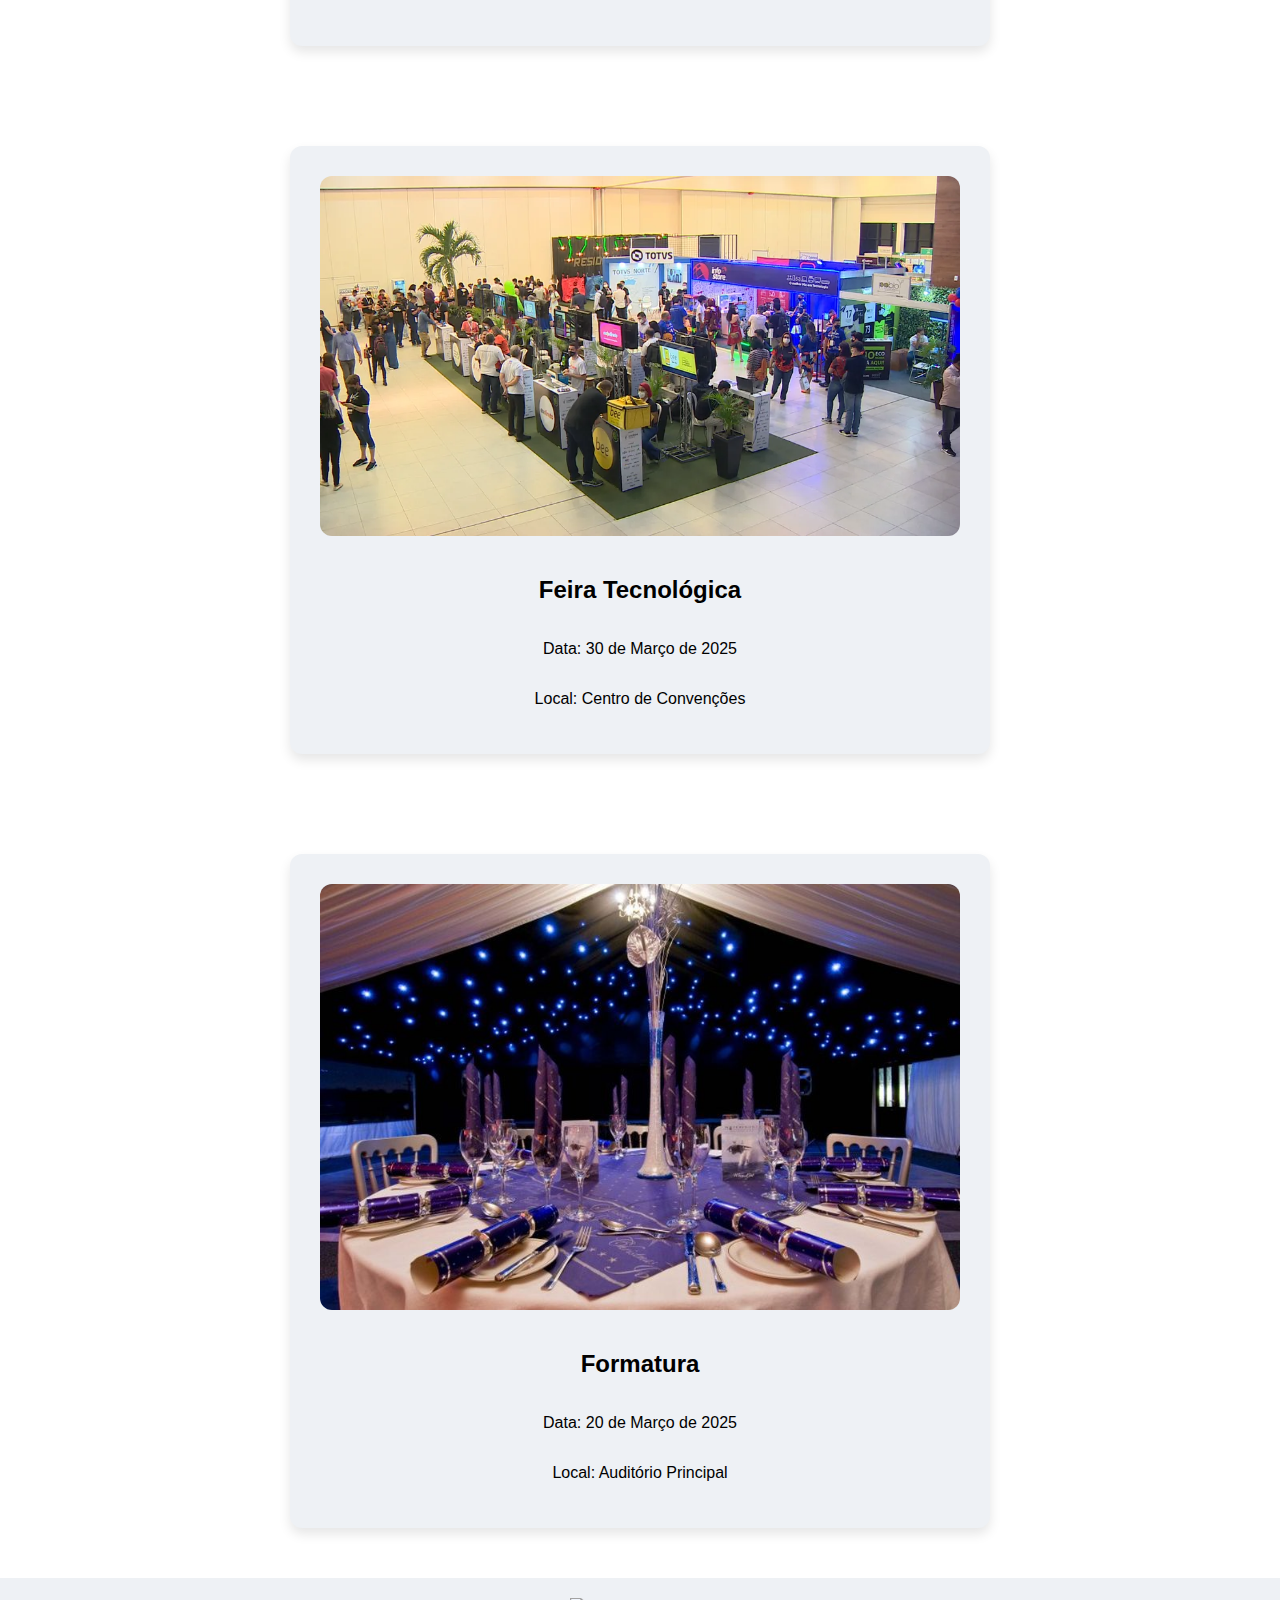
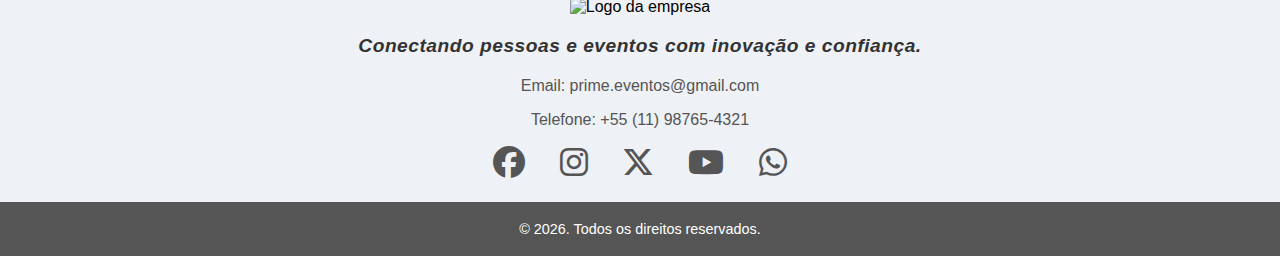
==== commit e20362dc: "Refatorei o cabeçalho e rodapé das páginas Removi os htmls estáticos do header(cabeçalho) e footer(r" ====
--- a/eventos.html
+++ b/eventos.html
@@ -6,22 +6,10 @@
     <meta name="viewport" content="width=device-width, initial-scale=1.0">
     <title> Primeiro teste de engenharia com git flow</title>
     <link rel="stylesheet" href="style.css">
+    <link rel="stylesheet" href="https://cdnjs.cloudflare.com/ajax/libs/font-awesome/6.7.2/css/all.min.css">
 </head>
 
 <body>
-    <header class="header">
-        <div class="header-logo">
-            <img src="https://i.ibb.co/ksct2TCF/logomarca.png" alt="Logo da empresa">
-        </div>
-        <div class="header-menu">
-            <ul>
-                <li><a href="/index.html">Início</a></li>
-                <li><a href="/eventos.html">Eventos</a></li>
-                <li><a href="/form_cadastro_evento.html">Cadastrar evento</a></li>
-                <li><a href="#">Sobre nós</a></li>
-            </ul>
-        </div>
-    </header>
     <main class="main-eventos">
         <h1>Todos os nossos eventos</h1>
         <input type="text" id="filtro" placeholder="Pesquisar evento por descrição..." onkeyup="filtrarEventos()">
@@ -59,6 +47,7 @@
             </div>
         </section>
     </main>
+    <script src="./estrutura.js"></script>
     <script src="script.js" defer></script>
 </body>
 </html>--- a/style.css
+++ b/style.css
@@ -25,6 +25,14 @@
     --cor-cinza-escuro-background: #444; 
 }
 
+html {
+    scroll-behavior: smooth;
+}
+
+:target {
+    scroll-margin-top: 50px;
+  }
+
 body {
     margin: 0;
     padding: 0;
@@ -37,7 +45,6 @@
     flex-direction: column; 
     align-items: center; 
     justify-content: center; 
-    height: 100vh; 
     font-family: Arial, Helvetica, sans-serif;
 }
 
@@ -54,40 +61,113 @@
     justify-content: center;
     align-items: center;
     flex-grow: 1;
-}
-
-/*---------------------------------------------------Estilização do cabeçalho---------------------------------- */
+    padding: 30px 0;
+}
+
+/*--------------------------------------------------- Estilização do cabeçalho ---------------------------------- */
 .header {
+    position: sticky;
+    top: 0;
     width: 100%;
-    height: 100px;
+    height: 80px;
     display: flex;
     justify-content: space-between;
     align-items: center;
     background-color: var(--cor-cinza-claro-secundario);
-}
-
-.header-logo {
-    margin-left: 30px;
-}
-
+    box-shadow: 0 2px 4px rgba(0, 0, 0, 0.3);
+}
+
+/* Logo */
 .header-logo img {
-    width: 240px;
-}
+    padding-left: 50px;
+    width: 180px; /* Ajuste automático para telas menores */
+    max-width: 100%;
+}
+
+/* Menu */
 
 .header-menu {
-    margin-right: 30px;
+    position: relative;
+    padding-right: 50px;
 }
 
 .header-menu ul {
     display: flex;
     list-style: none;
-    gap: 35px;
-    font-size: 20px;
+    gap: 25px;
+    font-size: 18px;
+    padding: 0;
+    margin: 0;
 }
 
 .header-menu ul li a {
     text-decoration: none;
     color: var(--cor-preto);
+    transition: color 0.3s ease-in-out;
+}
+
+.header-menu ul li a:hover {
+    color: var(--cor-primaria); /* Cor ao passar o mouse */
+}
+
+.menu-toggle {
+    display: none;
+    padding-right: 50px;
+}
+
+/* Responsividade */
+@media screen and (max-width: 768px) {
+    .header {
+        height: 60px;
+    }
+
+    .header-logo img {
+        width: 140px; /* Reduzindo para telas menores */
+    }
+
+    .header-menu {
+        display: none; /* Oculta o menu padrão */
+        position: absolute;
+        top: 60px;
+        right: 0;
+        width: 100%;
+        z-index: 2;
+        background: var(--cor-cinza-claro-secundario);
+        text-align: center;
+        flex-direction: column;
+        padding: 10px 0;
+        box-shadow: 0 4px 4px 0 rgba(0, 0, 0, 0.3);
+        animation: slideDown 0.3s ease-in-out;
+    }
+
+    .header-menu ul {
+        flex-direction: column;
+        gap: 15px;
+    }
+
+    .menu-toggle {
+        display: block;
+        cursor: pointer;
+        font-size: 24px;
+        color: var(--cor-preto);
+    }
+}
+
+/* Exibir menu ao ativar */
+.menu-active .header-menu {
+    display: flex;
+}
+
+/* Animação suave do menu */
+@keyframes slideDown {
+    0% {
+        opacity: 0;
+        transform: translateY(-20%);
+    }
+    100% {
+        opacity: 1;
+        transform: translateY(0);
+    }
 }
 
 /* -----------------------Estilização da seção sobre nós e seção contato-------------------------------*/
@@ -391,7 +471,7 @@
     }
 
     .footer-social a {
-        font-size: 1.8rem;
+        font-size: 1.6rem;
     }
 
     .footer-contact {
